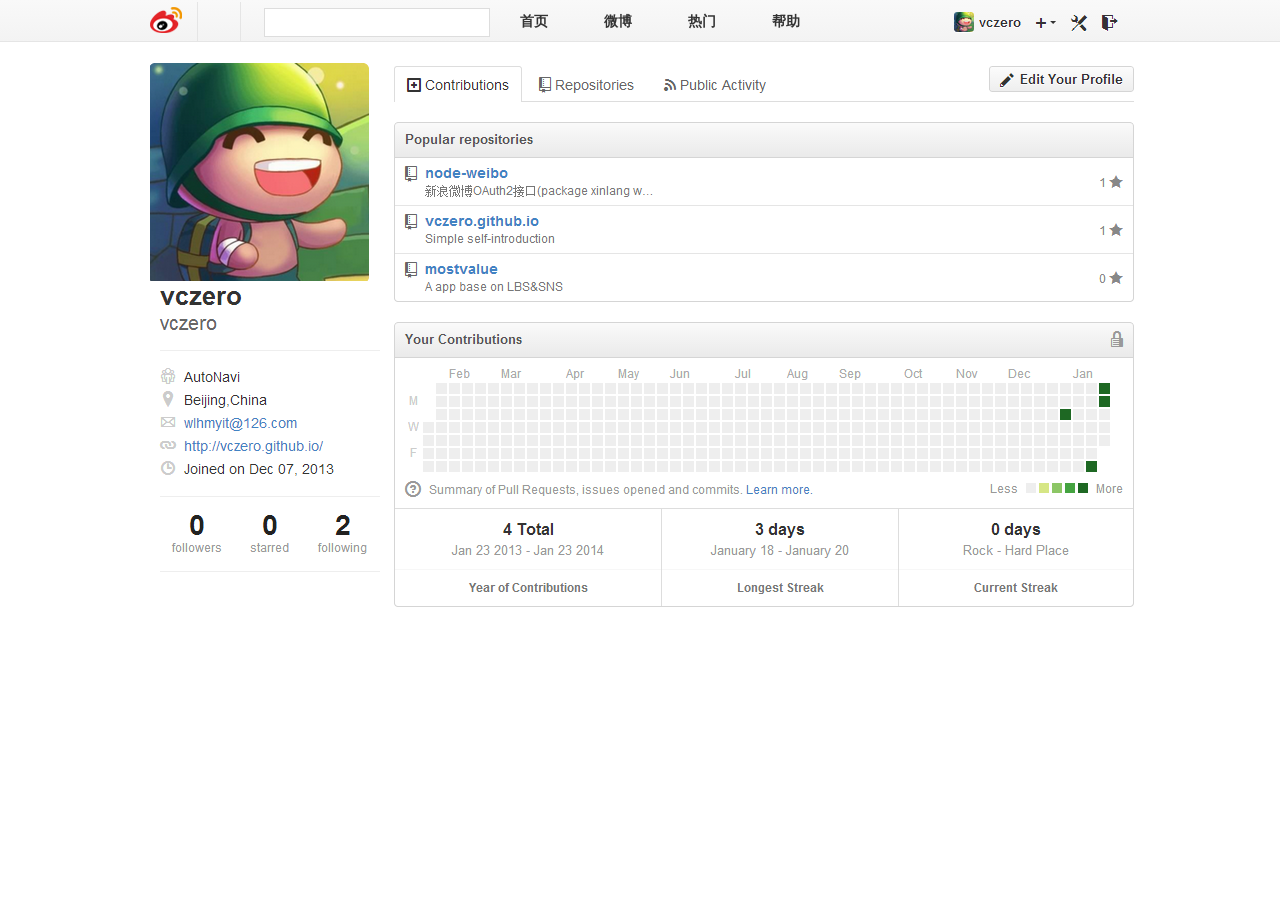
==== public/html/index.html @ 819935aa "index.html" ====
<!DOCTYPE html>
<meta http-equiv="Content-Type" content="text/html;charset=utf-8" />
<html>
<head>
    <title>LBS&SNS</title>
    <link type="text/css" href="../stylesheets/main.css" rel="stylesheet"/>
</head>
<body>
    <div id="header" style="">
        <div class="header_container">
            <div id="header_weibologo"><img src="../images/weibo_logo_32x32.png" alt=""/></div>
            <div id="header_tool">
                <table>
                    <tr>
                        <td id="header_link"></td>
                        <td id="header_search"><input id="header_input" type="text" /></td>
                        <td class="header_tool_font">首页</td>
                        <td class="header_tool_font">微博</td>
                        <td class="header_tool_font">热门</td>
                        <td class="header_tool_font">帮助</td>
                        <td id="header_tool_user"><img src="../images/user_tool.png" /></td>
                    </tr>
                </table>
            </div>
        </div>
    </div>
    <div id="mainbody">
        <div id="mainbody_left">
            <img src="../images/user.png" />
            <img src="../images/userinfo.png">
        </div>
        <div id="mainbody_right">
            <img src="../images/info.png">
        </div>
    </div>
</body>
</html>
---- public/stylesheets/main.css ----
body{
    margin: 0;
    font:13px Helvetica, arial, freesans, clean, sans-serif;
    color: #333333;
    min-width: 1000px;
    background-color: #fff;
}

div{
    display:block;
}

#header{
    background-color:#F6F6F6;
    background-image: -moz-linear-gradient(#f9f9f9, #f3f3f3);/*moz*/
    background-image: -webkit-linear-gradient(#f9f9f9, #f3f3f3); /*webkit*/
    background-image: linear-gradient(#f9f9f9, #f3f3f3);
    width: 100%;
    height: 41px;
    border-bottom: 1px solid #E5E5E5
}

.header_container{
    width:980px;
    margin-left: auto;
    margin-right: auto;
    height: 40px;
}

#header_weibologo{
    width:40px;
    height: 36px;
    float: left;
    margin-top: 4px;
}

#header_tool{
    width:935px;
    float: right;
    height: 40px;
    /*border: 1px solid blue;*/
}

#header_link{
    margin-top:0;
    width:40px;
    height:38px;
    border-left: 1px solid #E5E5E5;
    border-right: 1px solid #E5E5E5;
}

#header_search{
    width: 120px;
}

#header_input{
    width: 220px;
    margin-left: 20px;
    height: 25px;
    border: 1px ridge #DDDDDD;
}

.header_tool_font{
    width: 80px;
    font-size: 14px;
    font-weight: bolder;
    text-align: center;
}

#header_tool_user{
    width: 290px;
    text-align: right;
}

#mainbody{
    width: 980px;
    min-height:540px;
    margin-top:20px;
    margin-left: auto;
    margin-right: auto;
}

#mainbody_left{
    width: 220px;
    height: 540px;
    float: left;
}

#mainbody_right{
    height: 540px;
    width: 740px;
    float: right;
}
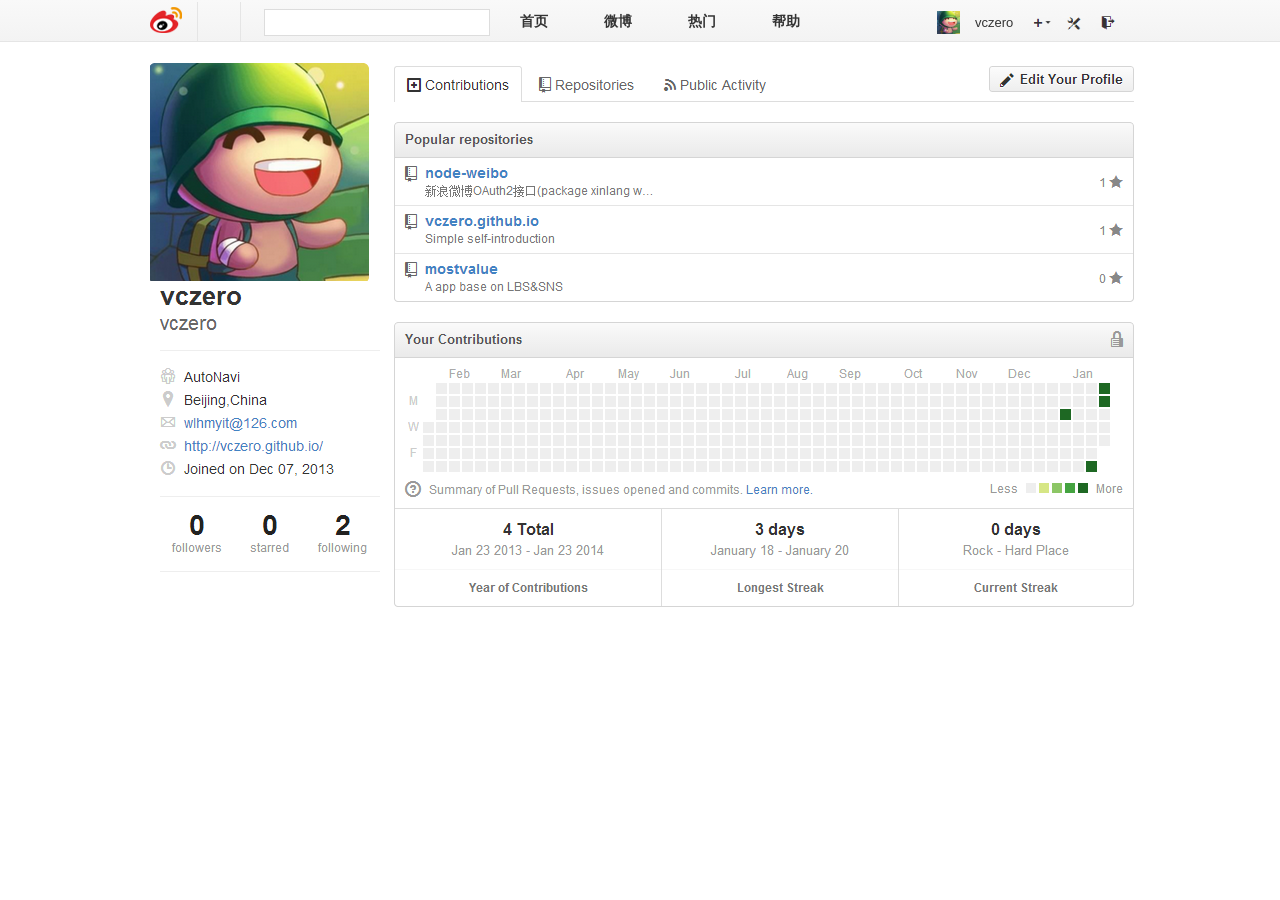
==== commit 15202e3b: "add header-tool" ====
--- a/public/html/index.html
+++ b/public/html/index.html
@@ -18,7 +18,23 @@
                         <td class="header_tool_font">微博</td>
                         <td class="header_tool_font">热门</td>
                         <td class="header_tool_font">帮助</td>
-                        <td id="header_tool_user"><img src="../images/user_tool.png" /></td>
+                        <td id="header_tool_user">
+                            <div class="header_tool_tool">
+                                <img style="width:23px;height:23px;margin-top:1px;" src="../images/uesr_logo_small.png"/>
+                            </div>
+                            <div class="header_tool_tool" id="header_username">
+                               vczero
+                            </div>
+                            <div class="header_tool_tool">
+                                <img style="width:23px;height:18px;margin-top:3px;" src="../images/tool_add.png"/>
+                            </div>
+                            <div class="header_tool_tool">
+                                <img style="width:23px;height:18px;margin-top:3px;" src="../images/tool_fix.png"/>
+                            </div>
+                            <div class="header_tool_tool">
+                                <img style="width:23px;height:18px;margin-top:3px;" src="../images/logout.png"/>
+                            </div>
+                        </td>
                     </tr>
                 </table>
             </div>
--- a/public/stylesheets/main.css
+++ b/public/stylesheets/main.css
@@ -56,7 +56,7 @@
 #header_input{
     width: 220px;
     margin-left: 20px;
-    height: 25px;
+    height: 23px;
     border: 1px ridge #DDDDDD;
 }
 
@@ -90,4 +90,19 @@
     height: 540px;
     width: 740px;
     float: right;
-}+}
+
+.header_tool_tool{
+    position:relative;
+    text-align: center;
+    width:25px;
+    height:25px;
+    line-height: 25px;
+    margin-left:5px;
+    display:inline-block;
+    vertical-align: middle;
+}
+
+#header_username{
+    min-width:50px;
+}
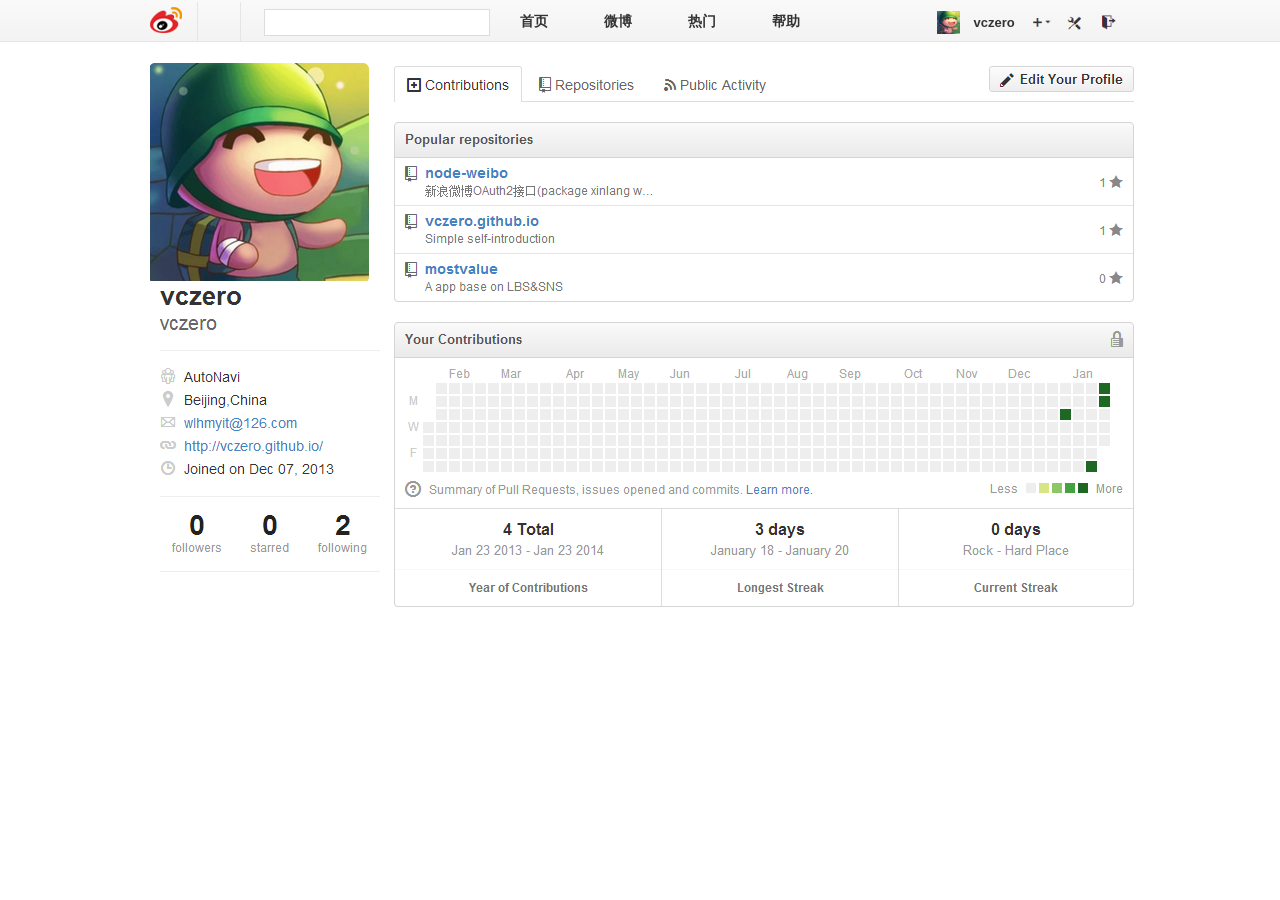
==== commit 3a0f2ba9: "modify the css of header" ====
--- a/public/html/index.html
+++ b/public/html/index.html
@@ -26,13 +26,13 @@
                                vczero
                             </div>
                             <div class="header_tool_tool">
-                                <img style="width:23px;height:18px;margin-top:3px;" src="../images/tool_add.png"/>
+                                <img class="header_tool_img" src="../images/tool_add.png"/>
                             </div>
                             <div class="header_tool_tool">
-                                <img style="width:23px;height:18px;margin-top:3px;" src="../images/tool_fix.png"/>
+                                <img class="header_tool_img" src="../images/tool_fix.png"/>
                             </div>
                             <div class="header_tool_tool">
-                                <img style="width:23px;height:18px;margin-top:3px;" src="../images/logout.png"/>
+                                <img class="header_tool_img" src="../images/logout.png"/>
                             </div>
                         </td>
                     </tr>
--- a/public/stylesheets/main.css
+++ b/public/stylesheets/main.css
@@ -105,4 +105,9 @@
 
 #header_username{
     min-width:50px;
+    font-weight: bolder;
 }
+
+.header_tool_img{
+    width:24px;height:19px;margin-top:2px;
+}
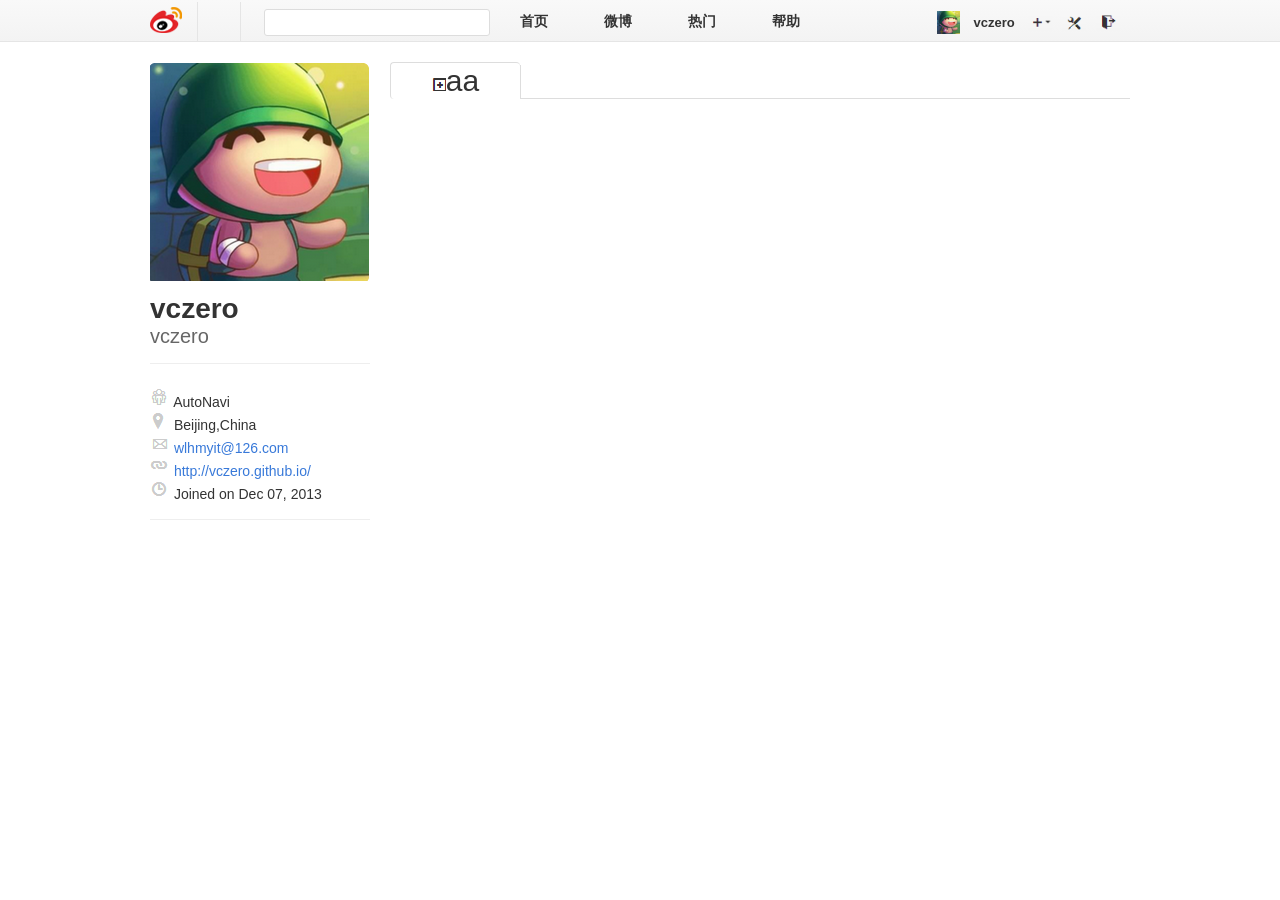
==== commit 380a946c: "add body" ====
--- a/public/html/index.html
+++ b/public/html/index.html
@@ -42,11 +42,45 @@
     </div>
     <div id="mainbody">
         <div id="mainbody_left">
-            <img src="../images/user.png" />
-            <img src="../images/userinfo.png">
+            <div class="mainbody_left_userphoto">
+                <img class="mainbody_left_userphoto" src="../images/user.png" />
+            </div>
+            <div id="mainbody_left_userinfo">
+                <div id="mainbody_left_userinfo_nickname">vczero</div>
+                <div id="mainbody_left_userinfo_realname">vczero</div>
+                <div id="mainbody_left_userinfo_detail">
+                    <ul id="mainbody_left_userinfo_detail_list">
+                        <li>
+                            <img src="../images/userinfo_tool_1.png">
+                            <span> AutoNavi</span>
+                        </li>
+                        <li>
+                            <img src="../images/userinfo_tool_2.png">
+                            <span> Beijing,China</span>
+                        </li>
+                        <li>
+                            <img src="../images/userinfo_tool_3.png">
+                            <span class="url"> wlhmyit@126.com</span>
+                        </li>
+                        <li>
+                            <img src="../images/userinfo_tool_4.png">
+                            <span class="url"> http://vczero.github.io/</span>
+                        </li>
+                        <li>
+                            <img src="../images/userinfo_tool_5.png">
+                            <span> Joined on Dec 07, 2013</span>
+                        </li>
+                    </ul>
+                </div>
+            </div>
         </div>
         <div id="mainbody_right">
-            <img src="../images/info.png">
+            <div id="mainbody_right_menu">
+                <div id="mainbody_right_menu_1">
+                    <img src="../images/1.png" />aa
+                </div>
+                <div id="mainbody_right_menu_2"></div>
+            </div>
         </div>
     </div>
 </body>
--- a/public/stylesheets/main.css
+++ b/public/stylesheets/main.css
@@ -57,7 +57,8 @@
     width: 220px;
     margin-left: 20px;
     height: 23px;
-    border: 1px ridge #DDDDDD;
+    border: 1px solid #DDDDDD;
+    border-radius: 3px;
 }
 
 .header_tool_font{
@@ -106,8 +107,84 @@
 #header_username{
     min-width:50px;
     font-weight: bolder;
+    text-overflow: ellipsis;
 }
 
 .header_tool_img{
     width:24px;height:19px;margin-top:2px;
 }
+
+#mainbody_left_userphoto{
+    width: 220px;
+    height: 220px;
+}
+
+#mainbody_left_userinfo{
+    width: 220px;
+    height: 290px;
+    margin-top: 9px;
+}
+
+#mainbody_left_userinfo_nickname{
+    font-size: 28px;
+    color: #333333;
+    font-weight: bolder;
+    text-overflow: ellipsis;
+}
+#mainbody_left_userinfo_realname{
+    color: #666666;
+    font-size:20px;
+    text-overflow: ellipsis;
+}
+
+#mainbody_left_userinfo_detail{
+    margin-top: 15px;
+    padding-top: 10px;
+    border-top: 1px solid #EEEEEE;
+    border-bottom: 1px solid #EEEEEE;
+    height: 145px;
+}
+
+#mainbody_left_userinfo_detail_list{
+    list-style: none;
+}
+#mainbody_left_userinfo_detail_list li{
+    overflow-x:hidden;
+    margin-left: -40px;
+    text-overflow: ellipsis;
+    font-size: 14px;
+}
+.url{
+    color: #3879D9;
+}
+
+.url:hover{
+    color: #F29600;
+    cursor:pointer;
+}
+
+#mainbody_right_menu{
+    line-height:36px;
+    text-align: center;
+    font-size: 30px;
+}
+
+#mainbody_right_menu_1{
+    width:129px;
+    height: 36px;
+    float:left;
+    border: 1px solid #DDDDDD;
+    border-bottom:0;
+    border-right: 0;
+    border-radius: 4px;
+}
+
+#mainbody_right_menu_2{
+    width:609px;
+    margin-top: 3px;
+    height: 33px;
+    border: 1px solid #DDDDDD;
+    float:right;
+    border-top:0;
+    border-right: 0;
+}
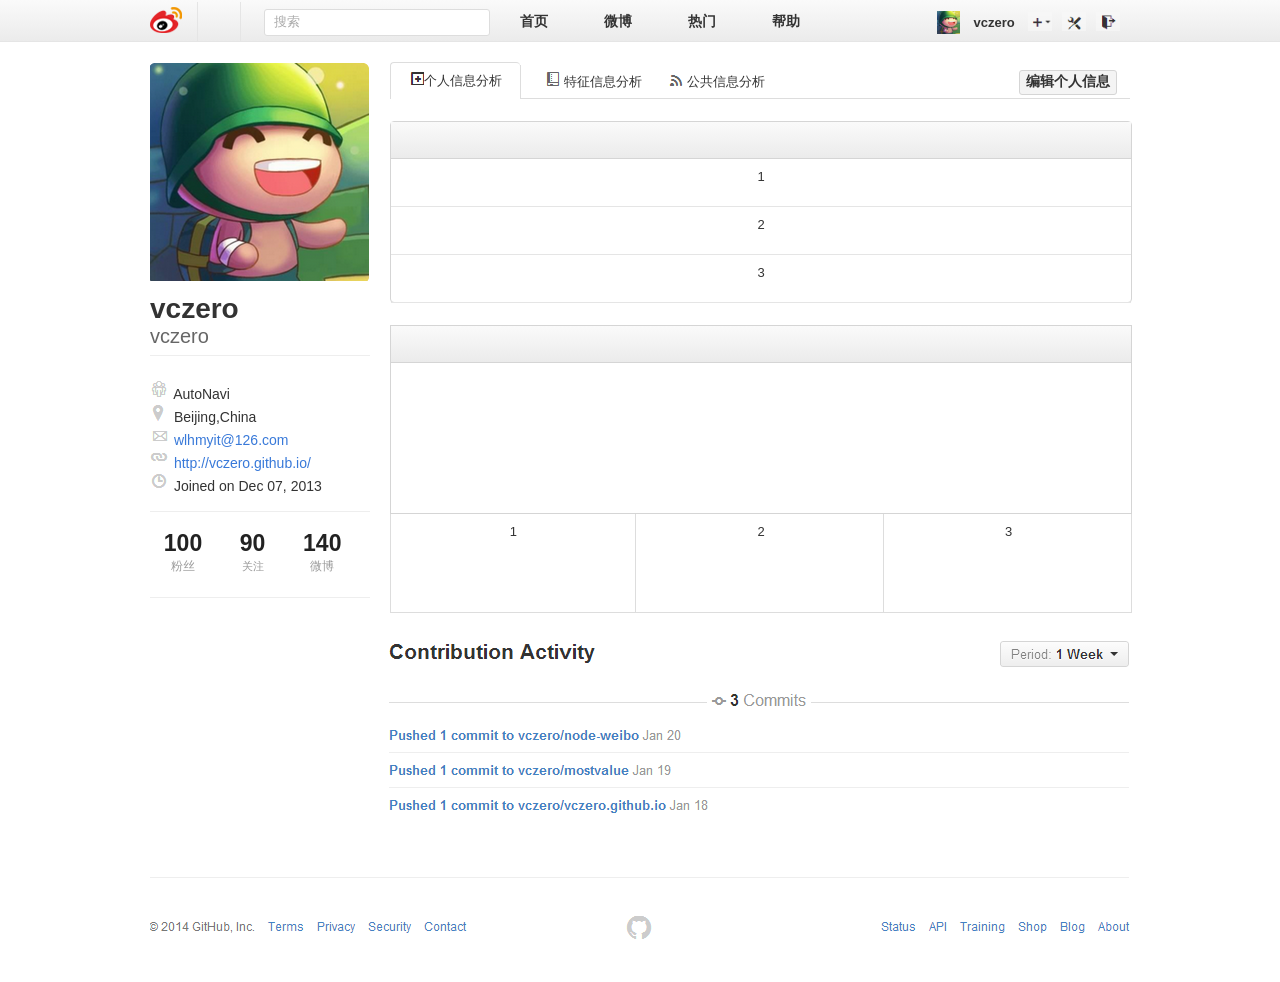
==== commit 16b08f31: "com index.html" ====
--- a/public/html/index.html
+++ b/public/html/index.html
@@ -6,14 +6,14 @@
     <link type="text/css" href="../stylesheets/main.css" rel="stylesheet"/>
 </head>
 <body>
-    <div id="header" style="">
+    <div id="header" class="jianbian">
         <div class="header_container">
             <div id="header_weibologo"><img src="../images/weibo_logo_32x32.png" alt=""/></div>
             <div id="header_tool">
                 <table>
                     <tr>
                         <td id="header_link"></td>
-                        <td id="header_search"><input id="header_input" type="text" /></td>
+                        <td id="header_search"><input id="header_input" type="text" value="  搜索" /></td>
                         <td class="header_tool_font">首页</td>
                         <td class="header_tool_font">微博</td>
                         <td class="header_tool_font">热门</td>
@@ -72,16 +72,63 @@
                         </li>
                     </ul>
                 </div>
+                <div id="mainbody_left_follower">
+                    <div class="mainbody_left_follower_div">
+                        <div>100</div>
+                        <div style="font-size:12px;font-weight:normal;color:#999999;">粉丝</div>
+                    </div>
+                    <div class="mainbody_left_follower_div">
+                        <div>90</div>
+                        <div style="font-size:11px;font-weight:normal;color:#999999;">关注</div>
+                    </div>
+                    <div class="mainbody_left_follower_div">
+                        <div>140</div>
+                        <div style="font-size:12px;font-weight:normal;color:#999999;">微博</div>
+                    </div>
+                </div>
             </div>
         </div>
         <div id="mainbody_right">
             <div id="mainbody_right_menu">
                 <div id="mainbody_right_menu_1">
-                    <img src="../images/1.png" />aa
+                    <div class="btn_hand">
+                        <img src="../images/1.png" />个人信息分析
+                    </div>
                 </div>
-                <div id="mainbody_right_menu_2"></div>
+                <div id="mainbody_right_menu_2">
+                    <div style="float:left;margin-left:25px;">
+                        <div class="btn_hand mainbody_right_menu_2_pri">
+                            <img  src="../images/2.png"/>&nbsp;特征信息分析
+                        </div>
+                        <div class="btn_hand mainbody_right_menu_2_pub">
+                            <img src="../images/3.png"/>&nbsp;公共信息分析
+                        </div>
+                        <input class="btn_hand" id="mainbody_right_modifyUser" type="button" value="编辑个人信息" />
+                    </div>
+                </div>
+                <div class="clear"></div>
+                <div id="mainbody_right_info">
+                    <div id="mainbody_right_info_weibo">
+                        <div id="mainbody_right_info_weibo_header" class="jianbian"></div>
+                        <div class="mainbody_right_info_weibo">1</div>
+                        <div class="mainbody_right_info_weibo">2</div>
+                        <div class="mainbody_right_info_weibo">3</div>
+                    </div>
+                    <div id="mainbody_right_info_chart">
+                        <div id="mainbody_right_info_chart_header" class="jianbian"></div>
+                    </div>
+                    <div id="mainbody_right_info_chart_total">
+                        <div class="mainbody_right_info_chart_total_div">1</div>
+                        <div class="mainbody_right_info_chart_total_div">2</div>
+                        <div id="mainbody_right_info_chart_total_div_sp" class="mainbody_right_info_chart_total_div">3</div>
+                    </div>
+                </div>
             </div>
         </div>
     </div>
+    <div class="clear"></div>
+    <div style="margin-top: 30px;;height: 350px; width: 980px; margin-left:auto;margin-right:auto;">
+        <img src="../images/bottom.png"/>
+    </div>
 </body>
 </html>
--- a/public/stylesheets/main.css
+++ b/public/stylesheets/main.css
@@ -10,11 +10,14 @@
     display:block;
 }
 
+.jianbian{
+    background-color: #F5F5F5;
+    background-image: -moz-linear-gradient(#FAFAFA, #EBEBEB);/*moz*/
+    background-image: -webkit-linear-gradient(#FAFAFA, #EBEBEB); /*webkit*/
+    background-image: linear-gradient(#FAFAFA, #EBEBEB);
+}
+
 #header{
-    background-color:#F6F6F6;
-    background-image: -moz-linear-gradient(#f9f9f9, #f3f3f3);/*moz*/
-    background-image: -webkit-linear-gradient(#f9f9f9, #f3f3f3); /*webkit*/
-    background-image: linear-gradient(#f9f9f9, #f3f3f3);
     width: 100%;
     height: 41px;
     border-bottom: 1px solid #E5E5E5
@@ -38,7 +41,6 @@
     width:935px;
     float: right;
     height: 40px;
-    /*border: 1px solid blue;*/
 }
 
 #header_link{
@@ -59,6 +61,7 @@
     height: 23px;
     border: 1px solid #DDDDDD;
     border-radius: 3px;
+    color: #AAAAAA;
 }
 
 .header_tool_font{
@@ -138,11 +141,34 @@
 }
 
 #mainbody_left_userinfo_detail{
-    margin-top: 15px;
+    margin-top: 7px;
     padding-top: 10px;
     border-top: 1px solid #EEEEEE;
     border-bottom: 1px solid #EEEEEE;
     height: 145px;
+}
+
+#mainbody_left_follower{
+    width: 220px;
+    border-bottom: 1px solid #EEEEEE;
+    margin-top: 10px;
+    height: 75px;
+}
+
+.mainbody_left_follower_div{
+    margin-top: 10px;
+    color: #222222;
+    width:66px;
+    height:62px;
+    display: inline-block;
+    text-align: center;
+    line-height:23px;
+    font-size: 23px;
+    font-weight: bold;
+}
+.mainbody_left_follower_div:hover{
+    cursor: pointer;
+    color: #4183C4;
 }
 
 #mainbody_left_userinfo_detail_list{
@@ -166,7 +192,6 @@
 #mainbody_right_menu{
     line-height:36px;
     text-align: center;
-    font-size: 30px;
 }
 
 #mainbody_right_menu_1{
@@ -176,7 +201,8 @@
     border: 1px solid #DDDDDD;
     border-bottom:0;
     border-right: 0;
-    border-radius: 4px;
+    border-top-left-radius: 4px;
+    border-top-right-radius:4px;
 }
 
 #mainbody_right_menu_2{
@@ -187,4 +213,88 @@
     float:right;
     border-top:0;
     border-right: 0;
+    line-height: 34px;
+}
+
+.btn_hand:hover{
+    cursor:pointer;
+}
+.mainbody_right_menu_2_pri{
+    text-align: left;
+    width: 99px;
+    display:inline-block;
+}
+.mainbody_right_menu_2_pub{
+    margin-left: 20px;
+    display:inline-block;
+}
+
+.clear{
+    clear: both;
+}
+#mainbody_right_info{
+    width:740px;
+    height:550px;
+    /*border: 1px solid #D5D5D5;*/
+}
+#mainbody_right_modifyUser{
+    margin-left:250px;
+    border:1px solid #D5D5D5;
+    border-radius:3px;
+    color: #333333;
+    background-color: #F4F4F4;
+    height: 25px;
+    font-size: 14px;
+    font-weight: bold;
+}
+
+#mainbody_right_info_weibo{
+    width: 740px;
+    height: 180px;
+    margin-top: 22px;
+    border: 1px solid #D5D5D5;
+    border-radius: 4px;
+}
+
+#mainbody_right_info_weibo_header{
+    height: 36px;
+    width: 740px;
+    border-bottom:1px solid #D5D5D5;
+}
+
+.mainbody_right_info_weibo{
+    width:740px;
+    height:47px;
+    border-bottom: 1px solid #E5E5E5;
+}
+
+#mainbody_right_info_chart{
+    height: 187px;
+    width: 740px;
+    margin-top: 22px;
+    border:1px solid #D5D5D5;
+}
+
+#mainbody_right_info_chart_header{
+    height: 36px;
+    width: 740px;
+    border-bottom:1px solid #D5D5D5;
+}
+
+#mainbody_right_info_chart_total{
+    width: 740px;
+    height:98px;
+    border: 1px solid #DDDDDD;
+    border-top:0;
+}
+
+.mainbody_right_info_chart_total_div{
+    width: 243px;
+    height: 98px;
+    border-right: 1px solid #DDDDDD;
+    display: inline-block;
+}
+
+#mainbody_right_info_chart_total_div_sp{
+    border: 0;
 }
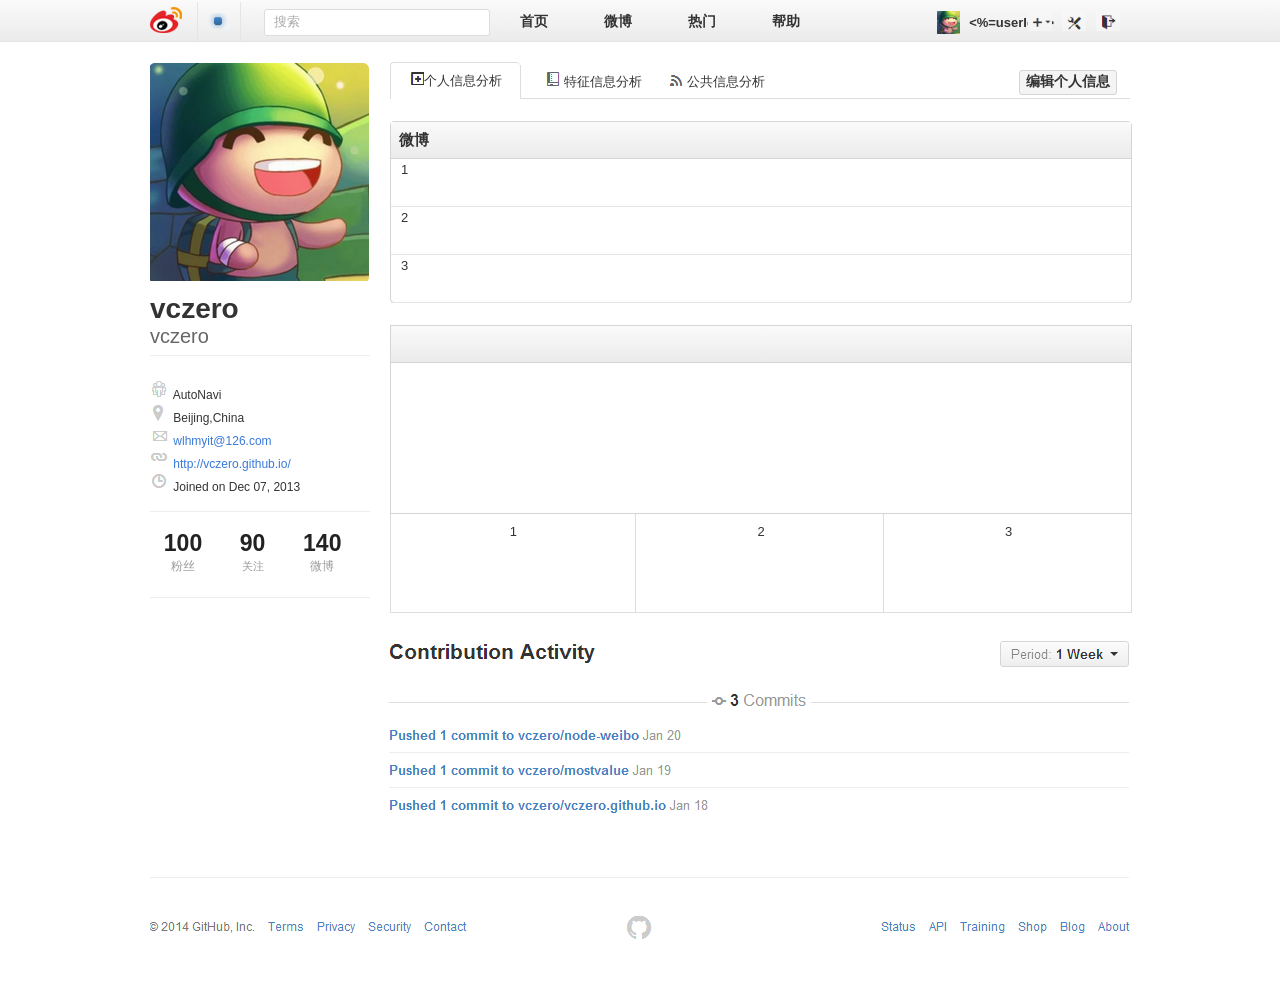
==== commit d1870a46: "add nodeweibo" ====
--- a/public/html/index.html
+++ b/public/html/index.html
@@ -4,16 +4,22 @@
 <head>
     <title>LBS&SNS</title>
     <link type="text/css" href="../stylesheets/main.css" rel="stylesheet"/>
+    <script type="text/javascript" src="../javascripts/main.js"></script>
 </head>
 <body>
+<form method="post" action="">
     <div id="header" class="jianbian">
         <div class="header_container">
             <div id="header_weibologo"><img src="../images/weibo_logo_32x32.png" alt=""/></div>
             <div id="header_tool">
                 <table>
                     <tr>
-                        <td id="header_link"></td>
-                        <td id="header_search"><input id="header_input" type="text" value="  搜索" /></td>
+                        <td id="header_link">
+                            <img src="../images/pointer.png" />
+                        </td>
+                        <td id="header_search">
+                            <input onclick="header_input_click()" onblur="header_input_blur()" id="header_input"  type="text" value="  搜索"/>
+                        </td>
                         <td class="header_tool_font">首页</td>
                         <td class="header_tool_font">微博</td>
                         <td class="header_tool_font">热门</td>
@@ -23,7 +29,7 @@
                                 <img style="width:23px;height:23px;margin-top:1px;" src="../images/uesr_logo_small.png"/>
                             </div>
                             <div class="header_tool_tool" id="header_username">
-                               vczero
+                               <%=userId%>
                             </div>
                             <div class="header_tool_tool">
                                 <img class="header_tool_img" src="../images/tool_add.png"/>
@@ -74,7 +80,7 @@
                 </div>
                 <div id="mainbody_left_follower">
                     <div class="mainbody_left_follower_div">
-                        <div>100</div>
+                        <div onclick="AA()">100</div>
                         <div style="font-size:12px;font-weight:normal;color:#999999;">粉丝</div>
                     </div>
                     <div class="mainbody_left_follower_div">
@@ -90,14 +96,14 @@
         </div>
         <div id="mainbody_right">
             <div id="mainbody_right_menu">
-                <div id="mainbody_right_menu_1">
+                <div id="mainbody_right_menu_1" onclick="show_个人信息分析()">
                     <div class="btn_hand">
                         <img src="../images/1.png" />个人信息分析
                     </div>
                 </div>
                 <div id="mainbody_right_menu_2">
                     <div style="float:left;margin-left:25px;">
-                        <div class="btn_hand mainbody_right_menu_2_pri">
+                        <div class="btn_hand mainbody_right_menu_2_pri" onclick="show_特征信息分析()">
                             <img  src="../images/2.png"/>&nbsp;特征信息分析
                         </div>
                         <div class="btn_hand mainbody_right_menu_2_pub">
@@ -109,7 +115,9 @@
                 <div class="clear"></div>
                 <div id="mainbody_right_info">
                     <div id="mainbody_right_info_weibo">
-                        <div id="mainbody_right_info_weibo_header" class="jianbian"></div>
+                        <div id="mainbody_right_info_weibo_header" class="jianbian">
+                           &nbsp; 微博
+                        </div>
                         <div class="mainbody_right_info_weibo">1</div>
                         <div class="mainbody_right_info_weibo">2</div>
                         <div class="mainbody_right_info_weibo">3</div>
@@ -123,6 +131,8 @@
                         <div id="mainbody_right_info_chart_total_div_sp" class="mainbody_right_info_chart_total_div">3</div>
                     </div>
                 </div>
+                <div id="specialInfo">特征信息分析</div>
+                <div id="publicInfo">公共信息分析</div>
             </div>
         </div>
     </div>
@@ -130,5 +140,6 @@
     <div style="margin-top: 30px;;height: 350px; width: 980px; margin-left:auto;margin-right:auto;">
         <img src="../images/bottom.png"/>
     </div>
+</form>
 </body>
 </html>
--- a/public/stylesheets/main.css
+++ b/public/stylesheets/main.css
@@ -49,6 +49,7 @@
     height:38px;
     border-left: 1px solid #E5E5E5;
     border-right: 1px solid #E5E5E5;
+    text-align: center;
 }
 
 #header_search{
@@ -69,6 +70,9 @@
     font-size: 14px;
     font-weight: bolder;
     text-align: center;
+}
+.header_tool_font:hover{
+    cursor: pointer;
 }
 
 #header_tool_user{
@@ -175,10 +179,10 @@
     list-style: none;
 }
 #mainbody_left_userinfo_detail_list li{
-    overflow-x:hidden;
     margin-left: -40px;
     text-overflow: ellipsis;
-    font-size: 14px;
+    overflow: hidden;
+    font-size: 12px;
 }
 .url{
     color: #3879D9;
@@ -254,18 +258,37 @@
     margin-top: 22px;
     border: 1px solid #D5D5D5;
     border-radius: 4px;
+    text-align: left;
 }
 
 #mainbody_right_info_weibo_header{
     height: 36px;
     width: 740px;
     border-bottom:1px solid #D5D5D5;
+    text-align: left;
+    font-weight: bold;
+    font-size:15px;
 }
 
 .mainbody_right_info_weibo{
-    width:740px;
+    width:730px;
     height:47px;
+    line-height: 22px;
     border-bottom: 1px solid #E5E5E5;
+    padding-left: 10px;
+}
+
+.mainbody_right_info_weibo_createtime{
+    width:370px;
+    float: right;
+    display: inline-block;
+    color: #999999;
+}
+
+.mainbody_right_info_weibo_commetnt{
+    display: inline-block;
+    color: #4183C4;
+    font-weight: bold;
 }
 
 #mainbody_right_info_chart{
@@ -297,4 +320,16 @@
 
 #mainbody_right_info_chart_total_div_sp{
     border: 0;
+}
+
+#specialInfo{
+    visibility: hidden;
+    width: 740px;
+    height: 200px;
+    border: 1px solid red;
+    z-index: 50;
+}
+
+#publicInfo{
+    visibility: hidden;
 }
